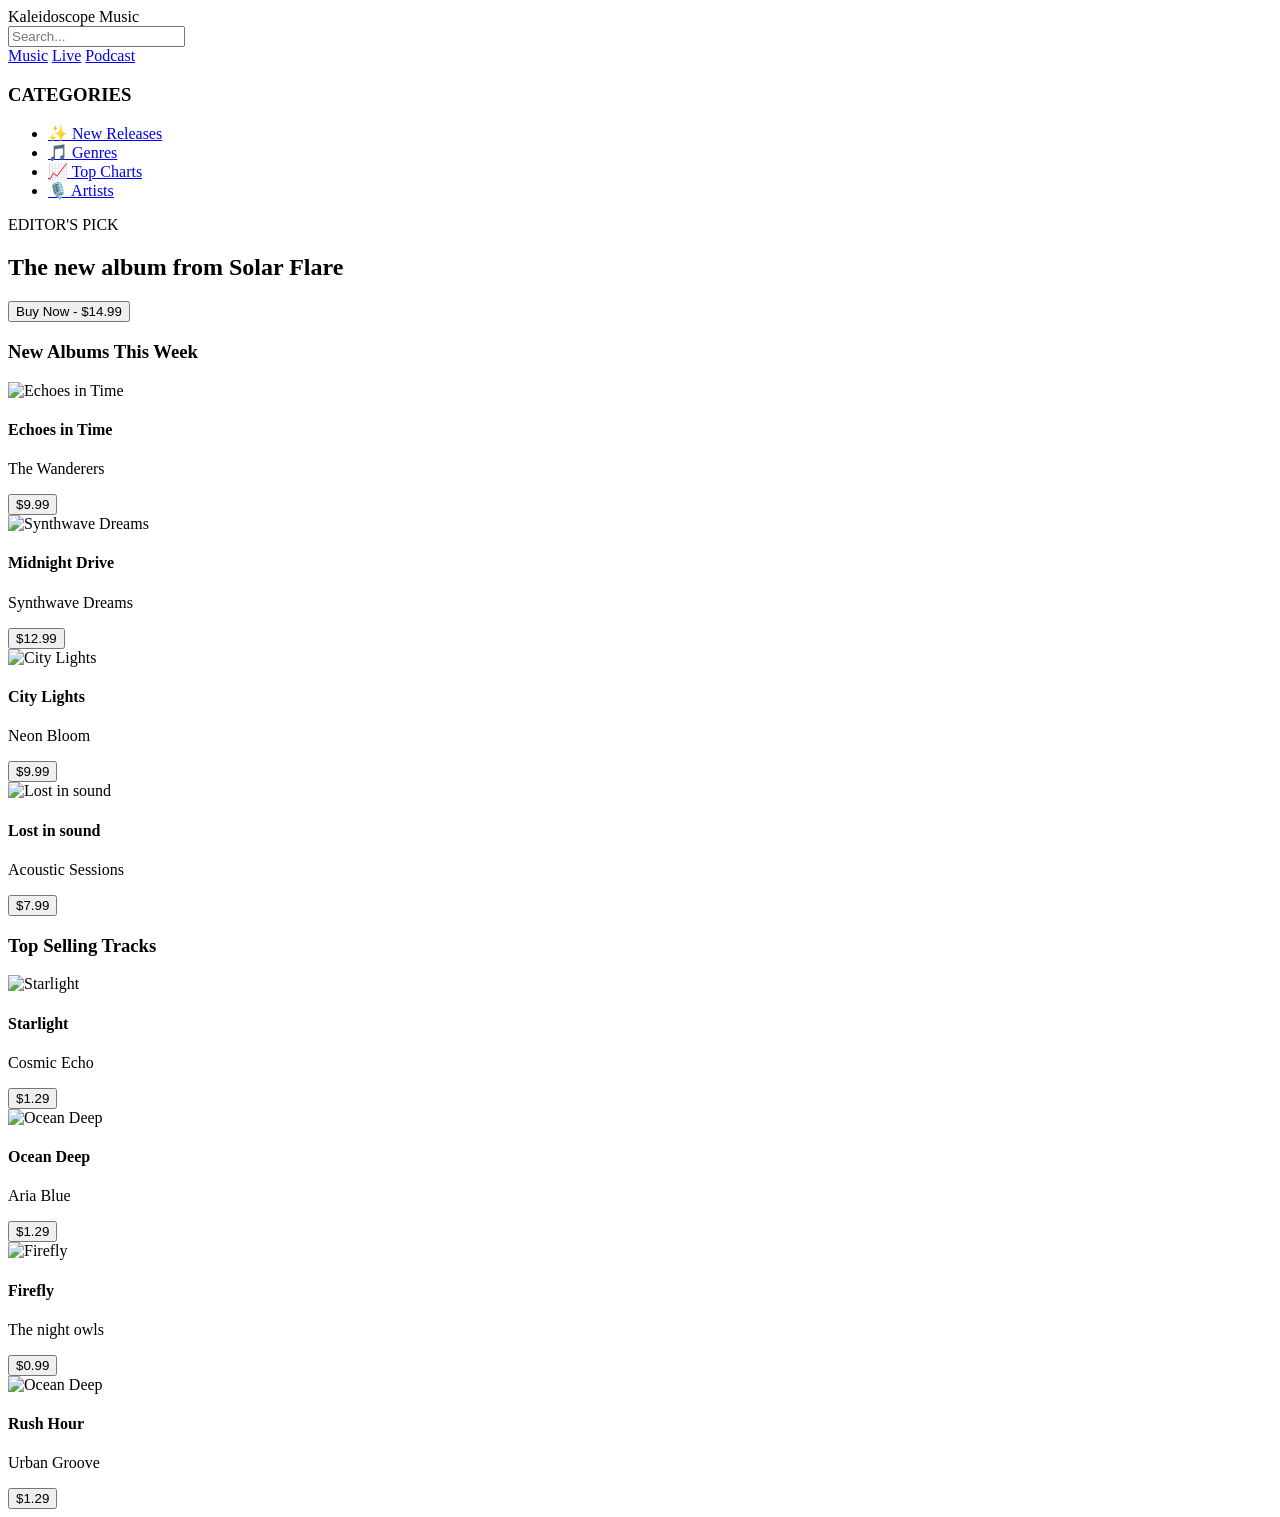
==== index.html @ c9d4e777 "Feat: Se agrega la estructura inicial del proyecto" ====
<!DOCTYPE html>
<html lang="es">
<head>
    <meta charset="UTF-8">
    <meta name="viewport" content="width=device-width, initial-scale=1.0">
    <title>MusicStream - Store</title>
    <link rel="stylesheet" href="/CSS/main.css">
    <link rel="stylesheet" href="/CSS/layout.css">
    <link rel="stylesheet" href="/CSS/components.css">
    <header class="header">
    <div class="header__content">
        
        <div class="header__brand">
            <span class="header__brand-name">Kaleidoscope Music</span>
        </div>

        <div class="header__search">
            <input type="text" class="header__search-input" placeholder="Search...">
        </div>
        
        <nav class="header__nav">
            <a href="#" class="nav__link nav__link--active">Music</a>
            <a href="/Pages/primary_music_player.html" class="nav__link">Live</a>
            <a href="/Pages/album-song_detail_page.html" class="nav__link">Podcast</a>
        </nav>
        
    </div>
</header>
</head>
<body class="app">
    
    <div class="app__container">
        <aside class="sidebar">
            <h3 class="sidebar__title">CATEGORIES</h3>
            <ul class="sidebar__menu menu">
                <li class="menu__item">
                    <a href="/Pages/album-song_detail_page.html" class="menu__link menu__link--active">
                        <span class="menu__icon">✨</span> New Releases
                    </a>
                </li>
                <li class="menu__item">
                    <a href="/Pages/primary_music_player.html" class="menu__link">
                        <span class="menu__icon">🎵</span> Genres
                    </a>
                </li>
                <li class="menu__item">
                    <a href="/Pages/primary_music_player.html" class="menu__link">
                        <span class="menu__icon">📈</span> Top Charts
                    </a>
                </li>
                <li class="menu__item">
                    <a href="/Pages/primary_music_player.html" class="menu__link">
                        <span class="menu__icon">🎙️</span> Artists
                    </a>
                </li>
            </ul>
        </aside>

        <main class="content">
            
            <section class="hero">
                <div class="hero__content">
                    <span class="hero__subtitle">EDITOR'S PICK</span>
                    <h2 class="hero__title">The new album from Solar Flare</h2>
                    <a href="/Pages/ shopping_cart.html">
                        <button class="hero__button btn btn--primary">Buy Now - $14.99</button>
                    </a>

                </div>
            </section>

            <section class="section">
                <h3 class="section__title">New Albums This Week</h3>
                <div class="card-grid">
                    <article class="card">
                        <div class="card__image-wrapper">
                            <img src="Assets/Images/beautiful-photo-sea-waves-sunset.jpg" alt="Echoes in Time" class="card__image">
                        </div>
                        <div class="card__info">
                            <h4 class="card__title">Echoes in Time</h4>
                            <p class="card__subtitle">The Wanderers</p>
                            <a href="/Pages/ shopping_cart.html">
                                <button class="card__price-btn btn btn--secondary">$9.99</button>
                            </a>

                        </div>
                    </article>

                    <article class="card">
                        <div class="card__image-wrapper">
                            <img src="Assets/Images/car-is-driving-road-night-forest.jpg" alt="Synthwave Dreams" class="card__image">
                        </div>
                        <div class="card__info">
                            <h4 class="card__title">Midnight Drive</h4>
                            <p class="card__subtitle">Synthwave Dreams</p>
                            <a href="/Pages/ shopping_cart.html">
                                <button class="card__price-btn btn btn--secondary">$12.99</button>
                            </a>
                        </div>
                    </article>
                    <article class="card">
                        <div class="card__image-wrapper">
                            <img src="Assets/Images/business-transportation-transport-night-skyscraper.jpg" alt="City Lights" class="card__image">
                        </div>
                        <div class="card__info">
                            <h4 class="card__title">City Lights</h4>
                            <p class="card__subtitle">Neon Bloom</p>
                            <a href="/Pages/ shopping_cart.html">
                                <button class="card__price-btn btn btn--secondary">$9.99</button>
                            </a>

                        </div>
                    </article>
                 <article class="card">
                        <div class="card__image-wrapper">
                            <img src="Assets/Images/beautiful-tropical-nature.jpg" alt="Lost in sound" class="card__image">
                        <div class="card__info">
                            <h4 class="card__title">Lost in sound</h4>
                            <p class="card__subtitle">Acoustic Sessions</p>
                            <a href="/Pages/ shopping_cart.html">
                                <button class="card__price-btn btn btn--secondary">$7.99</button>
                            </a>
                        </div>
                    </article>
                    </div>
            </section>

            <section class="section">
                <h3 class="section__title">Top Selling Tracks</h3>
                <div class="card-grid card-grid--tracks">
                    <article class="card card--small">
                        <div class="card__image-wrapper">
                            <img src="Assets/Images/vertical-shot-path-leading-waterfall-blue-cloudy-sky.jpg" alt="Starlight" class="card__image">
                        </div>
                        <div class="card__info">
                            <h4 class="card__title">Starlight</h4>
                            <p class="card__subtitle">Cosmic Echo</p>
                            <a href="/Pages/ shopping_cart.html">
                                <button class="card__price-btn btn btn--secondary">$1.29</button>
                            </a>
 
                        </div>
                    </article>
                    <article class="card card--small">
                        <div class="card__image-wrapper">
                            <img src="Assets/Images/waves-ocean-clear-blue-sky.jpg" alt="Ocean Deep" class="card__image">
                        </div>
                        <div class="card__info">
                            <h4 class="card__title">Ocean Deep</h4>
                            <p class="card__subtitle">Aria Blue</p>
                            <a href="/Pages/ shopping_cart.html">
                                <button class="card__price-btn btn btn--secondary">$1.29</button>
                            </a>

                    </article>
                    <article class="card card--small">
                        <div class="card__image-wrapper">
                            <img src="Assets/Images/vertical-shot-small-colorful-fish-swimming-around-beautiful-corals-sea.jpg" alt="Firefly" class="card__image">
                        </div>
                        <div class="card__info">
                            <h4 class="card__title">Firefly</h4>
                            <p class="card__subtitle">The night owls</p>
                            <a href="/Pages/ shopping_cart.html">
                                <button class="card__price-btn btn btn--secondary">$0.99</button>
                            </a>
 
                    </article>
                    <article class="card card--small">
                        <div class="card__image-wrapper">
                            <img src="Assets/Images/crosswalk-with-blur-people.jpg" alt="Ocean Deep" class="card__image">
                        </div>
                        <div class="card__info">
                            <h4 class="card__title">Rush Hour</h4>
                            <p class="card__subtitle">Urban Groove</p>
                            <a href="/Pages/ shopping_cart.html">
                                <button class="card__price-btn btn btn--secondary">$1.29</button>
                            </a>
                    </article>
                    </div>
            </section>

        </main>
    </div>
</body>
</html>
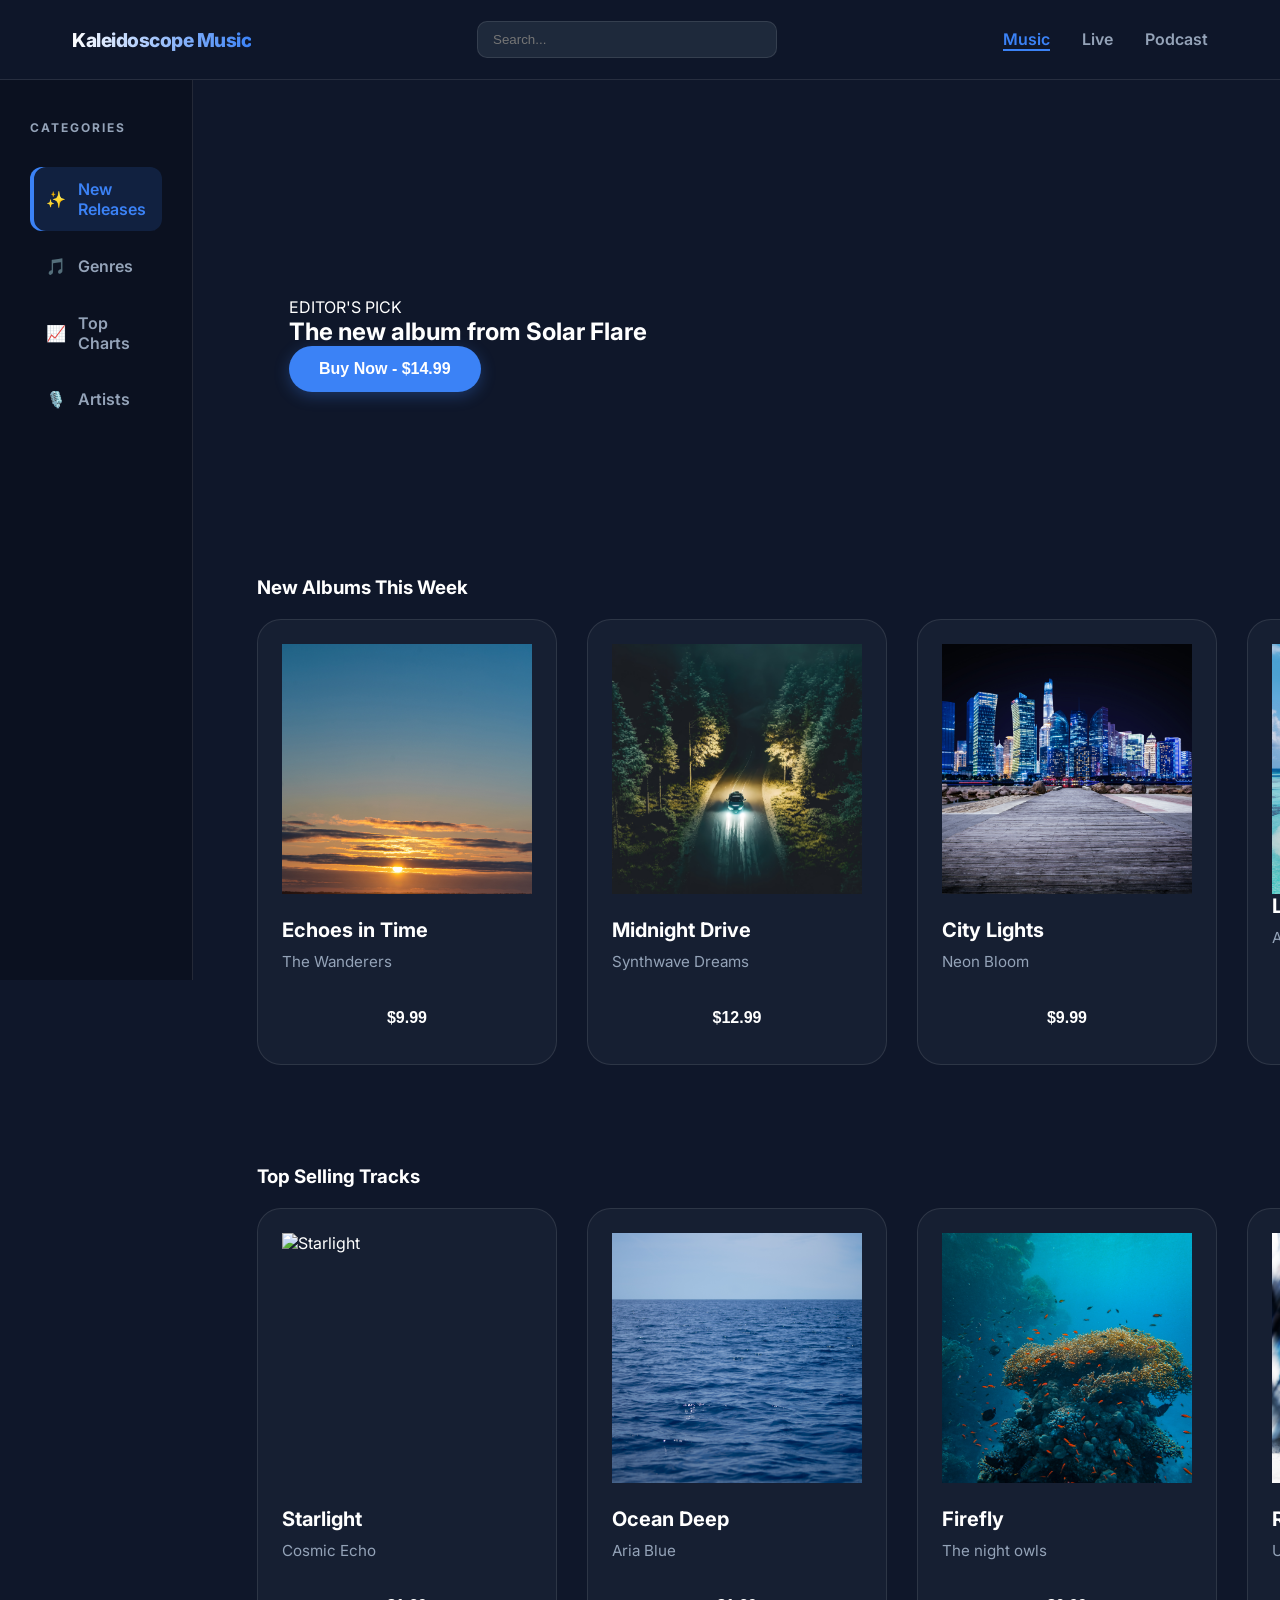
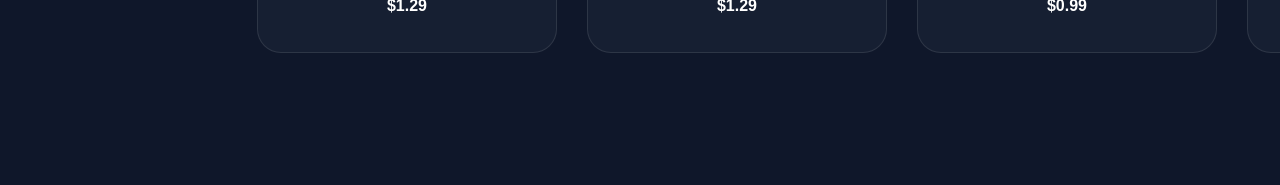
==== commit b3173ecc: ""fix: se arregla la interaccion de los botones genres"" ====
--- a/index.html
+++ b/index.html
@@ -39,7 +39,7 @@
                     </a>
                 </li>
                 <li class="menu__item">
-                    <a href="/Pages/primary_music_player.html" class="menu__link">
+                    <a href="/Pages/album-song_detail_page.html" class="menu__link">
                         <span class="menu__icon">🎵</span> Genres
                     </a>
                 </li>
--- a/CSS/main.css
+++ b/CSS/main.css
@@ -0,0 +1,25 @@
+@import url('https://fonts.googleapis.com/css2?family=Inter:wght@400;500;600;700;800&display=swap');
+
+* {
+    margin: 0;
+    padding: 0;
+    box-sizing: border-box;
+}
+
+:root {
+    --bg-dark: #0f172a;
+    --bg-sidebar: #0b1120;
+    --bg-glass: rgba(30, 41, 59, 0.5);
+    --border-glass: rgba(255, 255, 255, 0.1);
+    --accent-blue: #3b82f6;
+    --accent-glow: #60a5fa;
+    --text-main: #ffffff;
+    --text-muted: #94a3b8;
+}
+
+body.app {
+    background-color: var(--bg-dark);
+    color: var(--text-main);
+    font-family: 'Inter', sans-serif;
+    min-height: 100vh;
+}
--- a/CSS/layout.css
+++ b/CSS/layout.css
@@ -0,0 +1,457 @@
+/* --- ESTRUCTURA GLOBAL --- */
+.app__container {
+    display: grid;
+    grid-template-columns: 240px 1fr; /* Sidebar fijo, resto flexible */
+    min-height: 100vh;
+    width: 100%;
+    background-color: var(--bg-dark);
+}
+
+/* --- SIDEBAR: ESTILOS Y EFECTOS --- */
+.sidebar {
+    background-color: var(--bg-sidebar);
+    border-right: 1px solid var(--border-glass);
+    padding: 2.5rem 1.5rem;
+    position: sticky;
+    top: 0;
+    height: 100vh;
+    z-index: 100;
+}
+
+.sidebar .sidebar__title {
+    font-size: 0.75rem;
+    color: var(--text-muted);
+    text-transform: uppercase;
+    letter-spacing: 2px;
+    margin-bottom: 2rem;
+    font-weight: 700;
+}
+
+.sidebar .menu__list {
+    list-style: none;
+    padding: 0;
+}
+
+.sidebar .menu__item {
+    margin-bottom: 0.8rem;
+}
+
+/* --- ESTADO NORMAL DEL ENLACE --- */
+.sidebar .menu__link {
+    display: flex;
+    align-items: center;
+    gap: 12px;
+    padding: 12px 16px;
+    border-radius: 12px;
+    color: var(--text-muted);
+    text-decoration: none;
+    font-weight: 600;
+    transition: all 0.3s cubic-bezier(0.4, 0, 0.2, 1); /* Transmisión suave */
+    position: relative;
+}
+
+/* --- EFECTO HOVER (AL PASAR EL MOUSE) --- */
+.sidebar .menu__link:hover {
+    background: rgba(255, 255, 255, 0.08); /* Fondo ligeramente más claro */
+    color: #ffffff; /* Texto blanco puro */
+    transform: translateX(5px); /* Desplazamiento sutil a la derecha */
+}
+
+/* --- ESTADO ACTIVO --- */
+.sidebar .menu__link--active {
+    background: rgba(59, 130, 246, 0.15);
+    color: var(--accent-blue);
+    box-shadow: inset 4px 0 0 var(--accent-blue); /* Línea lateral de énfasis */
+}
+
+.sidebar .menu__link--active:hover {
+    background: rgba(59, 130, 246, 0.2);
+    color: var(--accent-blue);
+}
+
+/* --- HEADER / NAVBAR --- */
+/* --- NAVBAR (HEADER) RESPONSIVE --- */
+.header {
+    /* Tamaño y Posicionamiento */
+    width: 100%;             /* Ocupa todo el ancho de la pantalla */
+    height: 80px;
+    position: sticky;        /* Se mantiene fijo arriba al hacer scroll */
+    top: 0;
+    z-index: 9999;           /* Capa superior para que no lo tapen las tarjetas */
+    
+    /* Fondo y Estética */
+    background: rgba(15, 23, 42, 0.95);
+    backdrop-filter: blur(12px);
+    border-bottom: 1px solid var(--border-glass);
+    
+    /* Alineación */
+    display: flex;
+    justify-content: center; /* ESTO centra el contenido en PC y pantallas grandes */
+    align-items: center;
+    box-sizing: border-box;  /* Evita que el padding rompa el ancho del 100% */
+}
+
+/* Contenedor interno para que los elementos no se dispersen en pantalla completa */
+.header__content {
+    width: 100%;
+    max-width: 1200px;       /* Mantiene el buscador y links centrados y agrupados */
+    padding: 0 2rem;
+    display: flex;
+    justify-content: space-between; /* Separa el buscador de los links */
+    align-items: center;
+}
+
+/* Ajustes para los enlaces del Nav */
+.header__nav {
+    display: flex;
+    gap: 2rem;               /* Espacio uniforme entre "Music", "Live", etc. */
+}
+
+.header__nav .nav__link {
+    text-decoration: none;
+    color: var(--text-muted);
+    font-weight: 600;
+    transition: 0.3s;
+    white-space: nowrap;     /* Evita que el texto se amontone en pantallas pequeñas */
+}
+
+.header__nav .nav__link--active {
+    color: var(--accent-blue);
+    border-bottom: 2px solid var(--accent-blue);
+}
+
+.header__nav .nav__link:hover {
+    color: #ffffff;
+}
+
+/* --- ESTILOS DEL LOGO Y MARCA --- */
+.header__brand {
+    display: flex;
+    align-items: center;
+    gap: 12px; /* Espacio entre el icono y el texto */
+    cursor: pointer;
+}
+
+.header__logo {
+    width: 35px;  /* Ajusta el tamaño según tu logo */
+    height: 35px;
+    object-fit: contain;
+}
+
+.header__brand-name {
+    font-size: 1.2rem;
+    font-weight: 800;
+    color: white;
+    letter-spacing: -0.5px;
+    /* Si quieres un degradado en el nombre como el botón: */
+    background: linear-gradient(to right, #fff, var(--accent-blue));
+    -webkit-background-clip: text;
+    -webkit-text-fill-color: transparent;
+}
+
+/* --- AJUSTE DEL CONTENIDO (Para que quepan 3 elementos) --- */
+.header__content {
+    display: flex;
+    justify-content: space-between; 
+    align-items: center;
+    width: 100%;
+    max-width: 1200px;
+}
+
+/* --- AJUSTE ESPECÍFICO PARA EL CARRITO --- */
+/* Solo afecta al header que tenga ambas clases */
+.header.header--cart {
+    display: flex;
+    justify-content: space-between;
+    align-items: center;
+    padding: 0 4rem;
+    box-sizing: border-box;
+}
+
+/* Asegura que el contenedor del logo no se encoja */
+.header--cart .header__logo-container {
+    display: flex;
+    align-items: center;
+    flex: 0 0 auto;
+}
+
+/* Espaciado interno del nav solo en el carrito */
+.header--cart .header__nav {
+    display: flex;
+    gap: 2.5rem;
+    margin-left: auto; /* Empuja el nav a la derecha si el contenedor falla */
+}
+/* --- HEADER / NAVBAR CORREGIDO --- */
+.header {
+    width: 100%;
+    height: 80px;
+    position: sticky;
+    top: 0;
+    z-index: 9999;
+    background: rgba(15, 23, 42, 0.95);
+    backdrop-filter: blur(12px);
+    border-bottom: 1px solid var(--border-glass);
+    
+    /* Alineación */
+    display: flex;
+    justify-content: center; 
+    align-items: center;
+    padding: 0 2rem; /* Margen interno de seguridad para que no pegue al borde */
+    box-sizing: border-box;
+}
+
+/* Contenedor interno del Header para limitar el ancho */
+.header__content {
+    width: 100%;
+    max-width: 1200px; /* Evita que el logo y nav se separen infinitamente */
+    display: flex;
+    justify-content: space-between;
+    align-items: center;
+}
+
+/* --- CONTENEDOR PRINCIPAL DE PÁGINA --- */
+.content {
+    width: 100%;
+    max-width: 1200px; /* Ancho máximo estándar para tu diseño */
+    margin: 0 auto;    /* Centra el bloque en la pantalla */
+    padding: 2rem;     /* Espacio entre el contenido y el borde del navegador */
+    box-sizing: border-box;
+    min-height: calc(100vh - 80px);
+}
+
+/* Ajuste específico para el Checkout si es necesario */
+.checkout-layout {
+    display: grid;
+    grid-template-columns: 1fr 380px;
+    gap: 2rem;
+    margin-top: 2rem;
+}
+
+/* --- RESPONSIVO (Móviles) --- */
+@media (max-width: 768px) {
+    .header {
+        padding: 0 1.5rem;
+    }
+    
+    .content {
+        padding: 1.5rem;
+    }
+    
+    .checkout-layout {
+        grid-template-columns: 1fr; /* Apila el resumen debajo en móviles */
+    }
+}
+
+/* Responsivo preventivo para no afectar otros headers */
+@media (max-width: 768px) {
+    .header.header--cart {
+        padding: 0 1.5rem;
+    }
+}
+
+/* Responsivo: En móvil ocultamos el nombre para ahorrar espacio */
+@media (max-width: 600px) {
+    .header__brand-name {
+        display: none;
+    }
+}
+
+
+/* Estructura específica del Carrito */
+.cart-layout {
+    display: grid;
+    grid-template-columns: 1fr 350px; /* Lista de productos y resumen lateral */
+    gap: 2rem;
+    margin-top: 2rem;
+}
+
+/* Responsive para el carrito */
+@media (max-width: 1024px) {
+    .cart-layout {
+        grid-template-columns: 1fr;
+    }
+    
+    .cart-layout__summary {
+        position: static;
+    }
+}
+
+/* Breadcrumbs (Navegación de ruta) */
+.breadcrumbs {
+    margin-bottom: 1.5rem;
+    font-size: 0.85rem;
+    color: var(--text-muted);
+}
+
+.breadcrumbs__item--current {
+    color: var(--accent-blue);
+    font-weight: bold;
+}
+/* --- LAYOUT DE DETALLE DE PRODUCTO --- */
+.content--detail {
+    padding: 60px 80px;
+    max-width: 1400px;
+    margin: 0 auto;
+}
+
+.product {
+    display: grid;
+    grid-template-columns: 400px 1fr; /* Columna fija para portada, resto para tracks */
+    gap: 80px; /* Espaciado masivo solicitado */
+    margin-top: 3rem;
+    align-items: start;
+}
+
+/* Responsivo para tablets */
+@media (max-width: 1100px) {
+    .product {
+        grid-template-columns: 1fr;
+        gap: 50px;
+    }
+    .product__aside {
+        text-align: center;
+        margin: 0 auto;
+    }
+}
+
+/* --- LAYOUT DE CHECKOUT --- */
+.checkout-layout {
+    display: grid;
+    grid-template-columns: 1fr 420px; /* Formularios anchos, resumen lateral */
+    gap: 80px;
+    margin-top: 4rem;
+    align-items: start;
+}
+
+.checkout-section {
+    margin-bottom: 5rem; /* Espacio masivo entre secciones de formulario */
+}
+
+.checkout-section__title {
+    font-size: 1.8rem;
+    font-weight: 700;
+    margin-bottom: 2.5rem;
+    display: flex;
+    align-items: center;
+    gap: 15px;
+}
+
+/* Filas de formulario (Ciudad/Estado, etc) */
+.form-row {
+    display: grid;
+    grid-template-columns: 1fr 1fr;
+    gap: 30px;
+}
+
+@media (max-width: 1100px) {
+    .checkout-layout {
+        grid-template-columns: 1fr;
+    }
+    .checkout-layout__sidebar {
+        order: -1; /* El resumen sube en móviles */
+    }
+}
+
+/* --- ESTADO INMERSIVO --- */
+.app--immersive {
+    background: linear-gradient(135deg, #0f172a 0%, #020617 100%);
+    overflow: hidden; /* Evita scroll innecesario en el reproductor principal */
+    height: 100vh;
+    display: flex;
+    flex-direction: column;
+}
+
+/* Header Transparente */
+.header--transparent {
+    background: transparent !important;
+    border-bottom: none !important;
+    backdrop-filter: none !important;
+}
+
+/* --- FOCO DEL REPRODUCTOR --- */
+.focus-player {
+    flex: 1;
+    display: grid;
+    grid-template-columns: 1fr 400px; /* Portada a la izquierda, lista a la derecha */
+    gap: 100px; /* Espaciado masivo */
+    padding: 40px 80px;
+    align-items: center;
+}
+
+.focus-player__main {
+    display: flex;
+    flex-direction: column;
+    align-items: center;
+    justify-content: center;
+}
+
+.focus-player__sidebar {
+    height: 100%;
+    max-height: 60vh;
+    background: rgba(255, 255, 255, 0.03);
+    border-radius: 32px;
+    padding: 30px;
+    border: 1px solid var(--border-glass);
+    overflow-y: auto;
+}
+
+/* --- CONTENEDOR DE LA APLICACIÓN --- */
+.app__container {
+    display: flex;
+    min-height: calc(100vh - 80px); /* Resta la altura del header */
+}
+
+/* --- SIDEBAR DE BIBLIOTECA --- */
+.sidebar {
+    width: 280px;
+    background: var(--bg-sidebar);
+    border-right: 1px solid var(--border-glass);
+    padding: 40px 30px;
+}
+
+.sidebar__title {
+    font-size: 0.8rem;
+    text-transform: uppercase;
+    letter-spacing: 2px;
+    color: var(--text-muted);
+    margin-bottom: 2rem;
+}
+
+.menu {
+    list-style: none;
+    padding: 0;
+}
+
+.menu__item {
+    margin-bottom: 15px;
+}
+
+.menu__link {
+    display: flex;
+    align-items: center;
+    gap: 15px;
+    padding: 12px 15px;
+    text-decoration: none;
+    color: var(--text-muted);
+    border-radius: 12px;
+    transition: 0.3s;
+    font-weight: 500;
+}
+
+.menu__link:hover, .menu__link--active {
+    background: rgba(255, 255, 255, 0.05);
+    color: white;
+}
+
+.menu__link--active {
+    color: var(--accent-blue);
+}
+
+/* --- CONTENIDO CENTRALIZADO --- */
+.content--center {
+    flex: 1;
+    display: flex;
+    justify-content: center;
+    align-items: center;
+    padding: 60px;
+}
--- a/CSS/components.css
+++ b/CSS/components.css
@@ -0,0 +1,1044 @@
+/* --- BUSCADOR --- */
+.header__search-input {
+    background: #1e293b;
+    border: 1px solid var(--border-glass);
+    color: white;
+    padding: 10px 15px;
+    border-radius: 10px;
+    width: 300px;
+    outline: none;
+}
+
+/* --- HERO SECTION: ORIGINAL --- */
+.hero {
+    width: 100%;
+    max-width: 1200px;
+    min-height: 400px;
+    margin: 2rem auto;
+    padding: 4rem;
+    background-image: linear-gradient(to right, rgba(15, 23, 42, 0.8), transparent), 
+                      url('https://images.unsplash.com/photo-1493225255756-d9584f8606e9?q=80&w=2070');
+    background-size: cover;
+    background-position: center;
+    border-radius: 24px;
+    display: flex;
+    align-items: center;
+}
+
+.hero__button.btn--primary {
+    background: var(--accent-blue);
+    color: white;
+    border: none;
+    padding: 14px 30px;
+    border-radius: 50px;
+    font-weight: 700;
+    cursor: pointer;
+}
+
+/* --- SECCIÓN DEL CARRUSEL (SOLUCIÓN AL SCROLL) --- */
+.section {
+    width: 100%;
+    max-width: 1200px;
+    margin: 0 auto 5rem auto;
+    padding: 0 2rem;
+    overflow: hidden; /* Corta el desborde fuera de la sección pero permite scroll interno */
+}
+
+.card-grid {
+    display: flex;
+    gap: 30px;           
+    overflow-x: auto;    /* ACTIVA EL SCROLL HORIZONTAL */
+    overflow-y: hidden;
+    padding: 20px 0;
+    scroll-behavior: smooth;
+    -webkit-overflow-scrolling: touch; /* Suavidad en móviles */
+}
+
+/* Barra de scroll visible para que puedas confirmar que funciona */
+.card-grid::-webkit-scrollbar {
+    height: 8px;
+    display: block;      /* La hacemos visible para pruebas */
+}
+
+.card-grid::-webkit-scrollbar-thumb {
+    background: var(--accent-blue);
+    border-radius: 10px;
+}
+
+/* --- TARJETAS: TAMAÑO FIJO REAL --- */
+.card {
+    flex: 0 0 300px;     /* NO se encoge (0), NO crece (0), ANCHO FIJO (300px) */
+    width: 300px;        /* Refuerzo del ancho */
+    background: var(--bg-glass);
+    border: 1px solid var(--border-glass);
+    border-radius: 24px;
+    padding: 1.5rem;
+    display: flex;
+    flex-direction: column;
+}
+
+/* --- IMÁGENES: SOLUCIÓN AL CORTE --- */
+.card__image-wrapper {
+    width: 100%;         /* Usa el 100% de los 300px de la tarjeta */
+    height: 250px;       /* Altura fija para todas */
+    border-radius: 16px;
+    margin-bottom: 1.5rem;
+    flex-shrink: 0;      /* Evita que el contenedor de la imagen se aplaste */
+}
+
+.card__image {
+    width: 100%;
+    height: 100%;
+    object-fit: cover;   /* Llena el espacio sin deformar ni verse cortada raro */
+    display: block;
+}
+
+/* --- TEXTOS Y BOTONES --- */
+.card__info {
+    flex-grow: 1;
+    display: flex;
+    flex-direction: column;
+    gap: 10px;           /* Espacio entre título y subtítulo */
+}
+
+.card__title {
+    font-size: 1.25rem;
+    font-weight: 700;
+}
+
+.card__subtitle {
+    font-size: 0.95rem;
+    color: var(--text-muted);
+    margin-bottom: 15px;
+}
+
+.card__price-btn {
+    margin-top: auto;    /* Botón siempre al fondo */
+    width: 100%;
+    background: rgba(255, 255, 255, 0.05);
+    border: 1px solid var(--border-glass);
+    color: white;
+    padding: 12px;
+    border-radius: 12px;
+    font-weight: 700;
+    cursor: pointer;
+    transition: 0.3s;
+}
+
+.card__price-btn:hover {
+    background: var(--accent-blue);
+}
+
+/* --- CART ITEMS (Productos en el carrito) --- */
+.cart-item {
+    background: var(--bg-glass);
+    border: 1px solid var(--border-glass);
+    border-radius: 16px;
+    padding: 1.5rem;
+    display: flex;
+    justify-content: space-between;
+    align-items: center;
+    margin-bottom: 1rem;
+    backdrop-filter: blur(10px);
+    transition: transform 0.3s ease;
+}
+
+.cart-item:hover {
+    border-color: rgba(59, 130, 246, 0.5);
+}
+
+.cart-item__product {
+    display: flex;
+    align-items: center;
+    gap: 1.5rem;
+}
+
+.cart-item__img {
+    width: 80px;
+    height: 80px;
+    border-radius: 10px;
+    object-fit: cover;
+}
+
+.cart-item__details > .cart-item__name {
+    font-size: 1.1rem;
+    margin-bottom: 4px;
+}
+
+.cart-item__details > .cart-item__artist {
+    color: var(--text-muted);
+    font-size: 0.9rem;
+}
+
+.cart-item__details > .cart-item__format {
+    display: inline-block;
+    font-size: 0.7rem;
+    background: rgba(255, 255, 255, 0.1);
+    padding: 2px 8px;
+    border-radius: 4px;
+    margin-top: 8px;
+}
+
+/* --- CONTROLES DE CANTIDAD --- */
+.cart-item__controls {
+    display: flex;
+    align-items: center;
+    gap: 2rem;
+}
+
+.quantity-selector {
+    display: flex;
+    align-items: center;
+    background: rgba(0, 0, 0, 0.2);
+    border-radius: 50px;
+    padding: 5px;
+    border: 1px solid var(--border-glass);
+}
+
+.quantity-selector__btn {
+    background: transparent;
+    border: none;
+    color: white;
+    width: 30px;
+    height: 30px;
+    cursor: pointer;
+    font-size: 1.2rem;
+    transition: color 0.3s;
+}
+
+.quantity-selector__btn:hover {
+    color: var(--accent-blue);
+}
+
+.quantity-selector__value {
+    width: 30px;
+    text-align: center;
+    font-weight: bold;
+}
+
+.cart-item__price {
+    font-weight: 800;
+    font-size: 1.1rem;
+    min-width: 80px;
+    text-align: right;
+}
+
+.cart-item__remove-btn {
+    background: transparent;
+    border: none;
+    cursor: pointer;
+    font-size: 1.2rem;
+    opacity: 0.6;
+    transition: 0.3s;
+}
+
+.cart-item__remove-btn:hover {
+    opacity: 1;
+    transform: scale(1.2);
+}
+
+/* --- ORDER SUMMARY (Resumen de compra) --- */
+.order-summary {
+    background: var(--bg-glass);
+    border: 1px solid var(--border-glass);
+    border-radius: 20px;
+    padding: 2rem;
+    height: fit-content;
+    position: sticky;
+    top: 100px;
+}
+
+.order-summary__title {
+    margin-bottom: 1.5rem;
+    font-size: 1.3rem;
+}
+
+.order-summary__row {
+    display: flex;
+    justify-content: space-between;
+    margin-bottom: 1rem;
+    color: var(--text-muted);
+}
+
+.order-summary__row--total {
+    color: var(--text-main);
+    font-size: 1.4rem;
+    font-weight: 800;
+    margin-top: 1rem;
+}
+
+.order-summary__divider {
+    border: none;
+    border-top: 1px solid var(--border-glass);
+    margin: 1.5rem 0;
+}
+
+.order-summary__checkout-btn {
+    display: flex;
+    justify-content: center;
+    align-items: center;
+    gap: 10px;
+    width: 100%;
+    margin-top: 1rem;
+    text-decoration: none;
+}
+
+.order-summary__continue {
+    display: block;
+    text-align: center;
+    margin-top: 1.5rem;
+    font-size: 0.9rem;
+    color: var(--text-muted);
+    text-decoration: none;
+    transition: 0.3s;
+}
+
+.order-summary__continue:hover {
+    color: var(--text-main);
+    text-decoration: underline;
+}
+/* --- SECCIÓN IZQUIERDA (PORTADA Y COMPRA) --- */
+.product__cover {
+    width: 100%;
+    aspect-ratio: 1/1;
+    border-radius: 32px;
+    object-fit: cover;
+    box-shadow: 0 20px 50px rgba(0, 0, 0, 0.5);
+    margin-bottom: 2.5rem;
+}
+
+.product__info-main {
+    margin-bottom: 2.5rem;
+}
+
+.product__title {
+    font-size: 3rem;
+    font-weight: 800;
+    margin-bottom: 1rem;
+    letter-spacing: -1px;
+}
+
+.product__meta {
+    color: var(--text-muted);
+    font-size: 1.1rem;
+}
+
+.product__actions {
+    display: flex;
+    flex-direction: column;
+    gap: 20px; /* Espacio entre el botón de compra y los secundarios */
+}
+
+.product__secondary-actions {
+    display: flex;
+    gap: 15px;
+}
+
+.btn--outline {
+    flex: 1;
+    background: transparent;
+    border: 1px solid var(--border-glass);
+    color: white;
+    padding: 15px;
+    border-radius: 14px;
+    cursor: pointer;
+    transition: 0.3s;
+}
+
+.btn--outline:hover {
+    background: rgba(255, 255, 255, 0.05);
+}
+
+/* --- TRACKLIST (TABLA DE CANCIONES) --- */
+.tracklist {
+    width: 100%;
+    border-collapse: collapse;
+    margin-bottom: 4rem;
+}
+
+.tracklist th {
+    text-align: left;
+    color: var(--text-muted);
+    font-size: 0.8rem;
+    text-transform: uppercase;
+    padding: 15px 20px;
+    border-bottom: 1px solid var(--border-glass);
+}
+
+.tracklist__row {
+    transition: 0.3s;
+    cursor: pointer;
+}
+
+.tracklist__row td {
+    padding: 20px; /* Celdas muy altas y cómodas */
+    font-size: 1.05rem;
+    border-bottom: 1px solid rgba(255, 255, 255, 0.03);
+}
+
+.tracklist__row:hover {
+    background: rgba(255, 255, 255, 0.05);
+}
+
+.tracklist__row--active {
+    background: rgba(59, 130, 246, 0.1);
+    color: var(--accent-blue);
+}
+
+.tracklist__title {
+    font-weight: 600;
+}
+
+/* --- TABS (INFORMACIÓN EXTRA) --- */
+.tabs {
+    display: flex;
+    gap: 40px;
+    border-bottom: 1px solid var(--border-glass);
+    margin-bottom: 2.5rem;
+}
+
+.tabs__item {
+    text-decoration: none;
+    color: var(--text-muted);
+    padding: 15px 0;
+    font-weight: 600;
+    position: relative;
+    transition: 0.3s;
+}
+
+.tabs__item--active {
+    color: white;
+}
+
+.tabs__item--active::after {
+    content: '';
+    position: absolute;
+    bottom: -1px;
+    left: 0;
+    width: 100%;
+    height: 3px;
+    background: var(--accent-blue);
+}
+
+.tabs__content {
+    line-height: 1.8;
+    color: var(--text-muted);
+    font-size: 1.1rem;
+}
+
+.link-more {
+    color: var(--accent-blue);
+    text-decoration: none;
+    display: inline-block;
+    margin-top: 15px;
+}
+
+/* --- MINI PLAYER (FOOTER FIJO) --- */
+.mini-player {
+    position: fixed;
+    bottom: 0;
+    left: 0;
+    width: 100%;
+    height: 100px;
+    background: rgba(15, 23, 42, 0.98);
+    backdrop-filter: blur(20px);
+    border-top: 1px solid var(--border-glass);
+    display: flex;
+    align-items: center;
+    justify-content: space-between;
+    padding: 0 40px;
+    z-index: 10000;
+}
+
+.mini-player__track {
+    display: flex;
+    align-items: center;
+    gap: 20px;
+    width: 300px;
+}
+
+.mini-player__img {
+    width: 60px;
+    height: 60px;
+    border-radius: 8px;
+}
+
+.mini-player__name {
+    display: block;
+    font-weight: 700;
+}
+
+.mini-player__artist {
+    font-size: 0.85rem;
+    color: var(--text-muted);
+}
+
+/* Controles de reproducción */
+.mini-player__controls {
+    flex: 1;
+    max-width: 600px;
+    display: flex;
+    flex-direction: column;
+    align-items: center;
+    gap: 10px;
+}
+
+.mini-player__buttons {
+    display: flex;
+    gap: 25px;
+    align-items: center;
+}
+
+.control-btn {
+    background: transparent;
+    border: none;
+    color: white;
+    font-size: 1.2rem;
+    cursor: pointer;
+    opacity: 0.7;
+}
+
+.control-btn--play {
+    background: white;
+    color: black;
+    width: 40px;
+    height: 40px;
+    border-radius: 50%;
+    opacity: 1;
+}
+
+.mini-player__progress-container {
+    width: 100%;
+    display: flex;
+    align-items: center;
+    gap: 15px;
+}
+
+.progress-bar {
+    flex: 1;
+    height: 4px;
+    background: rgba(255, 255, 255, 0.1);
+    border-radius: 2px;
+}
+
+.progress-bar__fill {
+    width: 40%;
+    height: 100%;
+    background: var(--accent-blue);
+}
+
+/* --- FORMULARIOS DE PAGO --- */
+.form-group {
+    margin-bottom: 2rem;
+    display: flex;
+    flex-direction: column;
+    gap: 12px;
+}
+
+.form-group__label {
+    font-size: 0.95rem;
+    font-weight: 600;
+    color: var(--text-muted);
+    margin-left: 5px;
+}
+
+.form-group__input {
+    background: rgba(255, 255, 255, 0.05);
+    border: 1px solid var(--border-glass);
+    color: white;
+    padding: 18px 25px; /* Inputs muy altos y cómodos */
+    border-radius: 16px;
+    font-size: 1.1rem;
+    transition: 0.3s;
+    outline: none;
+}
+
+.form-group__input:focus {
+    border-color: var(--accent-blue);
+    background: rgba(255, 255, 255, 0.08);
+    box-shadow: 0 0 20px rgba(59, 130, 246, 0.15);
+}
+
+.form-group__input-wrapper {
+    position: relative;
+    display: flex;
+    align-items: center;
+}
+
+.form-group__input-wrapper .form-group__input {
+    width: 100%;
+}
+
+.form-group__icon {
+    position: absolute;
+    right: 20px;
+    font-size: 1.2rem;
+    opacity: 0.5;
+}
+
+/* --- TARJETA VISUAL (Card Form) --- */
+.card-form {
+    background: var(--bg-glass);
+    padding: 3rem;
+    border-radius: 30px;
+    border: 1px solid var(--border-glass);
+}
+
+.card-form__header {
+    display: flex;
+    justify-content: space-between;
+    align-items: center;
+    margin-bottom: 2.5rem;
+    padding-bottom: 1.5rem;
+    border-bottom: 1px solid var(--border-glass);
+}
+
+.icon-sm {
+    height: 30px;
+    margin-left: 10px;
+    filter: grayscale(1) brightness(2);
+}
+
+/* --- RESUMEN EN CHECKOUT (Mini-items) --- */
+.summary-item {
+    display: flex;
+    align-items: center;
+    gap: 20px;
+    margin-bottom: 2rem;
+}
+
+.summary-item__img {
+    width: 65px;
+    height: 65px;
+    border-radius: 12px;
+    object-fit: cover;
+}
+
+.summary-item__info {
+    display: flex;
+    flex-direction: column;
+    gap: 5px;
+    flex: 1;
+}
+
+.summary-item__name {
+    font-weight: 700;
+    font-size: 1rem;
+}
+
+.summary-item__artist {
+    font-size: 0.85rem;
+    color: var(--text-muted);
+}
+
+.summary-item__price {
+    font-weight: 700;
+    color: var(--accent-blue);
+}
+
+/* Footer Legal */
+.order-summary__legal {
+    margin-top: 2rem;
+    font-size: 0.85rem;
+    color: var(--text-muted);
+    text-align: center;
+    line-height: 1.5;
+}
+
+.order-summary__legal a {
+    color: white;
+    text-decoration: underline;
+}
+
+/* Estilo para el botón de regreso en el Header */
+.header__link-back {
+    color: var(--text-muted);
+    text-decoration: none;
+    font-weight: 600;
+    transition: 0.3s;
+}
+
+.header__link-back:hover {
+    color: white;
+}
+
+/* --- DISPLAY DEL TRACK (CENTRAL) --- */
+.track-display__art-container {
+    width: 100%;
+    max-width: 500px;
+    margin-bottom: 4rem; /* Mucho espacio bajo la portada */
+}
+
+.track-display__cover {
+    width: 100%;
+    aspect-ratio: 1 / 1;
+    border-radius: 40px;
+    box-shadow: 0 30px 60px rgba(0, 0, 0, 0.6);
+    transition: transform 0.5s cubic-bezier(0.175, 0.885, 0.32, 1.275);
+}
+
+.track-display__cover:hover {
+    transform: scale(1.02);
+}
+
+.track-display__info {
+    text-align: center;
+}
+
+.track-display__title {
+    font-size: 3.5rem;
+    font-weight: 800;
+    margin-bottom: 10px;
+    letter-spacing: -1.5px;
+}
+
+.track-display__artist {
+    font-size: 1.5rem;
+    color: var(--accent-blue);
+    margin-bottom: 5px;
+}
+
+.track-display__album {
+    color: var(--text-muted);
+    font-size: 1.1rem;
+    opacity: 0.7;
+}
+
+/* --- COLA DE REPRODUCCIÓN (SIDEBAR) --- */
+.queue__title {
+    font-size: 1.2rem;
+    margin-bottom: 2rem;
+    color: white;
+}
+
+.queue__item {
+    display: flex;
+    align-items: center;
+    gap: 20px;
+    padding: 15px;
+    border-radius: 16px;
+    transition: 0.3s;
+    cursor: pointer;
+    margin-bottom: 10px;
+}
+
+.queue__item:hover {
+    background: rgba(255, 255, 255, 0.05);
+}
+
+.queue__item--active {
+    background: rgba(59, 130, 246, 0.1);
+}
+
+.queue__img {
+    width: 50px;
+    height: 50px;
+    border-radius: 8px;
+}
+
+.queue__info {
+    flex: 1;
+    display: flex;
+    flex-direction: column;
+}
+
+.queue__name {
+    font-weight: 600;
+    font-size: 0.95rem;
+}
+
+.queue__meta {
+    font-size: 0.8rem;
+    color: var(--text-muted);
+}
+
+/* --- PLAYER BAR (FOOTER) --- */
+.player-bar {
+    height: 120px; /* Más alto para que respire */
+    background: rgba(15, 23, 42, 0.95);
+    backdrop-filter: blur(20px);
+    border-top: 1px solid var(--border-glass);
+    display: grid;
+    grid-template-columns: 300px 1fr 300px;
+    align-items: center;
+    padding: 0 40px;
+}
+
+/* Controles de reproducción */
+.controls {
+    display: flex;
+    flex-direction: column;
+    align-items: center;
+    gap: 15px;
+}
+
+.controls__buttons {
+    display: flex;
+    align-items: center;
+    gap: 30px; /* Espacio entre iconos de control */
+}
+
+.controls__btn {
+    background: transparent;
+    border: none;
+    color: white;
+    font-size: 1.3rem;
+    cursor: pointer;
+    opacity: 0.6;
+    transition: 0.3s;
+}
+
+.controls__btn:hover {
+    opacity: 1;
+    transform: scale(1.1);
+}
+
+.controls__btn--play {
+    background: white;
+    color: black;
+    width: 50px;
+    height: 50px;
+    border-radius: 50%;
+    opacity: 1;
+    font-size: 1.1rem;
+}
+
+/* Barra de Progreso */
+.controls__progress {
+    width: 100%;
+    max-width: 600px;
+    display: flex;
+    align-items: center;
+    gap: 15px;
+}
+
+.controls__bar-bg {
+    flex: 1;
+    height: 6px;
+    background: rgba(255, 255, 255, 0.1);
+    border-radius: 3px;
+    position: relative;
+    cursor: pointer;
+}
+
+.controls__bar-fill {
+    height: 100%;
+    background: var(--accent-blue);
+    border-radius: 3px;
+    position: relative;
+}
+
+/* Tirador de la barra (bolita) */
+.controls__bar-fill::after {
+    content: '';
+    position: absolute;
+    right: -6px;
+    top: -4px;
+    width: 14px;
+    height: 14px;
+    background: white;
+    border-radius: 50%;
+    box-shadow: 0 0 10px rgba(0,0,0,0.5);
+}
+
+/* Volumen y Ajustes */
+.settings {
+    display: flex;
+    align-items: center;
+    justify-content: flex-end;
+    gap: 20px;
+}
+
+.settings__volume-bar {
+    width: 100px;
+    height: 4px;
+    background: rgba(255, 255, 255, 0.1);
+    border-radius: 2px;
+}
+
+.settings__volume-fill {
+    height: 100%;
+    background: white;
+    border-radius: 2px;
+}
+
+/* --- TARJETA DE ESTADO (SUCCESS CARD) --- */
+.status-card {
+    max-width: 600px;
+    width: 100%;
+    background: var(--bg-glass);
+    border: 1px solid var(--border-glass);
+    border-radius: 40px;
+    padding: 5rem; /* Espaciado masivo interno */
+    text-align: center;
+    box-shadow: 0 30px 60px rgba(0, 0, 0, 0.4);
+}
+
+.status-card__icon-wrapper {
+    margin-bottom: 2.5rem;
+    display: flex;
+    justify-content: center;
+}
+
+.status-card__check-circle {
+    width: 80px;
+    height: 80px;
+    background: var(--accent-blue);
+    color: white;
+    font-size: 2.5rem;
+    border-radius: 50%;
+    display: flex;
+    align-items: center;
+    justify-content: center;
+    box-shadow: 0 0 30px rgba(59, 130, 246, 0.4);
+}
+
+.status-card__title {
+    font-size: 2.5rem;
+    font-weight: 800;
+    margin-bottom: 1.5rem;
+    letter-spacing: -1px;
+}
+
+.status-card__message {
+    color: var(--text-muted);
+    line-height: 1.8;
+    font-size: 1.1rem;
+    margin-bottom: 3.5rem;
+}
+
+/* --- RECIBO DE ORDEN (ORDER RECEIPT) --- */
+.order-receipt {
+    background: rgba(255, 255, 255, 0.03);
+    border-radius: 24px;
+    padding: 2.5rem;
+    margin-bottom: 3.5rem;
+    text-align: left;
+}
+
+.order-receipt__title {
+    font-size: 1.2rem;
+    margin-bottom: 1.5rem;
+    color: white;
+}
+
+.order-receipt__item {
+    display: flex;
+    align-items: center;
+    gap: 20px;
+    padding-bottom: 1.5rem;
+    border-bottom: 1px solid var(--border-glass);
+    margin-bottom: 1.5rem;
+}
+
+.order-receipt__img {
+    width: 60px;
+    height: 60px;
+    border-radius: 10px;
+    object-fit: cover;
+}
+
+.order-receipt__details {
+    flex: 1;
+}
+
+.order-receipt__name {
+    display: block;
+    font-weight: 700;
+}
+
+.order-receipt__artist {
+    font-size: 0.85rem;
+    color: var(--text-muted);
+}
+
+.order-receipt__price {
+    font-weight: 700;
+    color: var(--accent-blue);
+}
+
+.order-receipt__footer {
+    display: flex;
+    flex-direction: column;
+    gap: 10px;
+}
+
+.order-receipt__row {
+    display: flex;
+    justify-content: space-between;
+    font-size: 0.95rem;
+    color: var(--text-muted);
+}
+
+.order-receipt__total-value {
+    color: white;
+    font-weight: 800;
+    font-size: 1.1rem;
+}
+
+/* Acciones Finales */
+.status-card__actions {
+    display: flex;
+    flex-direction: column;
+    gap: 15px;
+}
+
+.btn--secondary {
+    background: transparent;
+    border: 1px solid var(--border-glass);
+    color: white;
+    padding: 18px;
+    border-radius: 16px;
+    font-weight: 600;
+    cursor: pointer;
+    transition: 0.3s;
+}
+
+.btn--secondary:hover {
+    background: rgba(255, 255, 255, 0.05);
+}
+/* --- BUTTONS --- */
+
+/* Estilo base del botón */
+.btn {
+    display: inline-flex;
+    align-items: center;
+    justify-content: center;
+    padding: 0.8rem 1.5rem;
+    border-radius: 8px;
+    font-size: 1rem;
+    font-weight: 600;
+    cursor: pointer;
+    transition: all 0.3s ease;
+    border: none;
+    text-decoration: none;
+    gap: 0.5rem;
+}
+
+/* Variante Primaria (Azul) */
+.btn--primary {
+    background: linear-gradient(135deg, var(--accent-blue), #2563eb);
+    color: #ffffff;
+    box-shadow: 0 4px 15px rgba(59, 130, 246, 0.3);
+}
+
+.btn--primary:hover {
+    transform: translateY(-2px);
+    box-shadow: 0 6px 20px rgba(59, 130, 246, 0.4);
+    filter: brightness(1.1);
+}
+
+.btn--primary:active {
+    transform: translateY(0);
+}
+
+/* Modificador para que el botón ocupe todo el ancho disponible */
+.btn--full {
+    display: flex;
+    width: 100%;
+}
+
+/* Estilo para el icono dentro del botón (si lo llegas a usar) */
+.btn .icon {
+    font-size: 1.1rem;
+}
